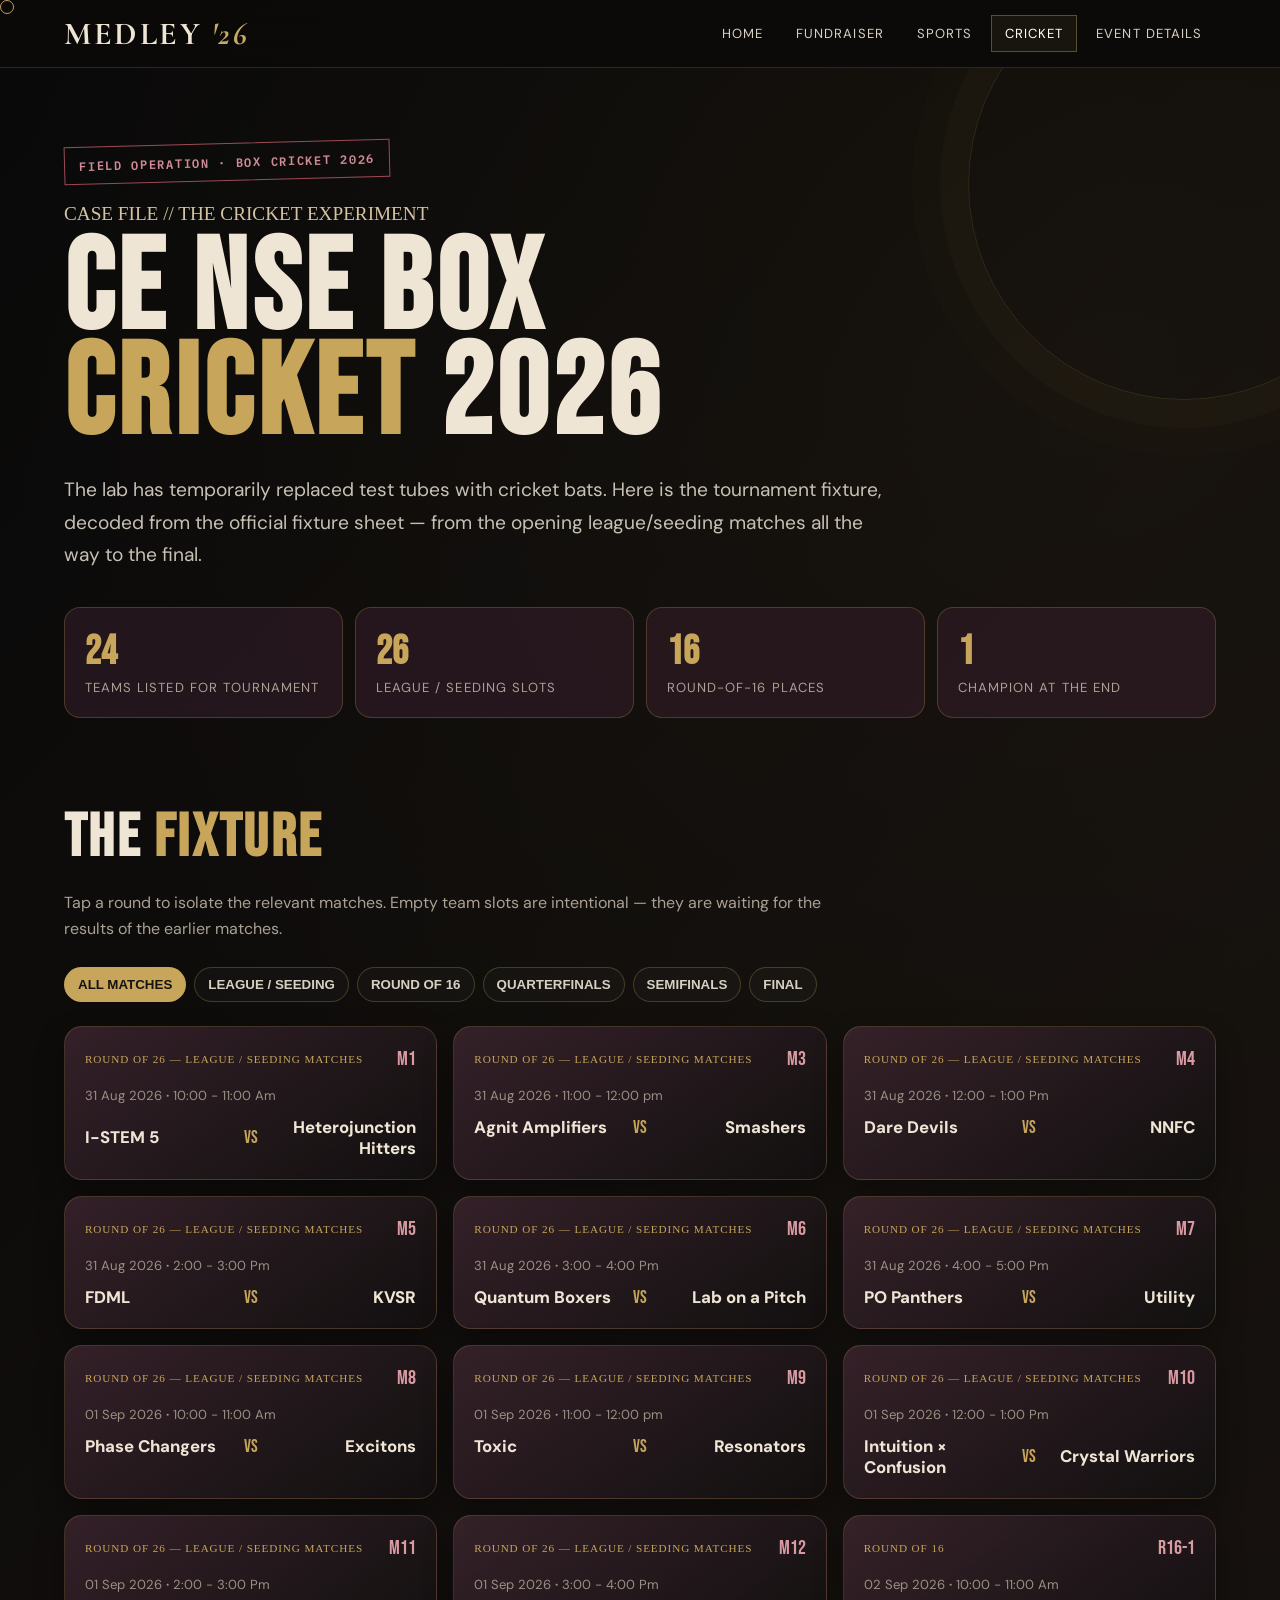
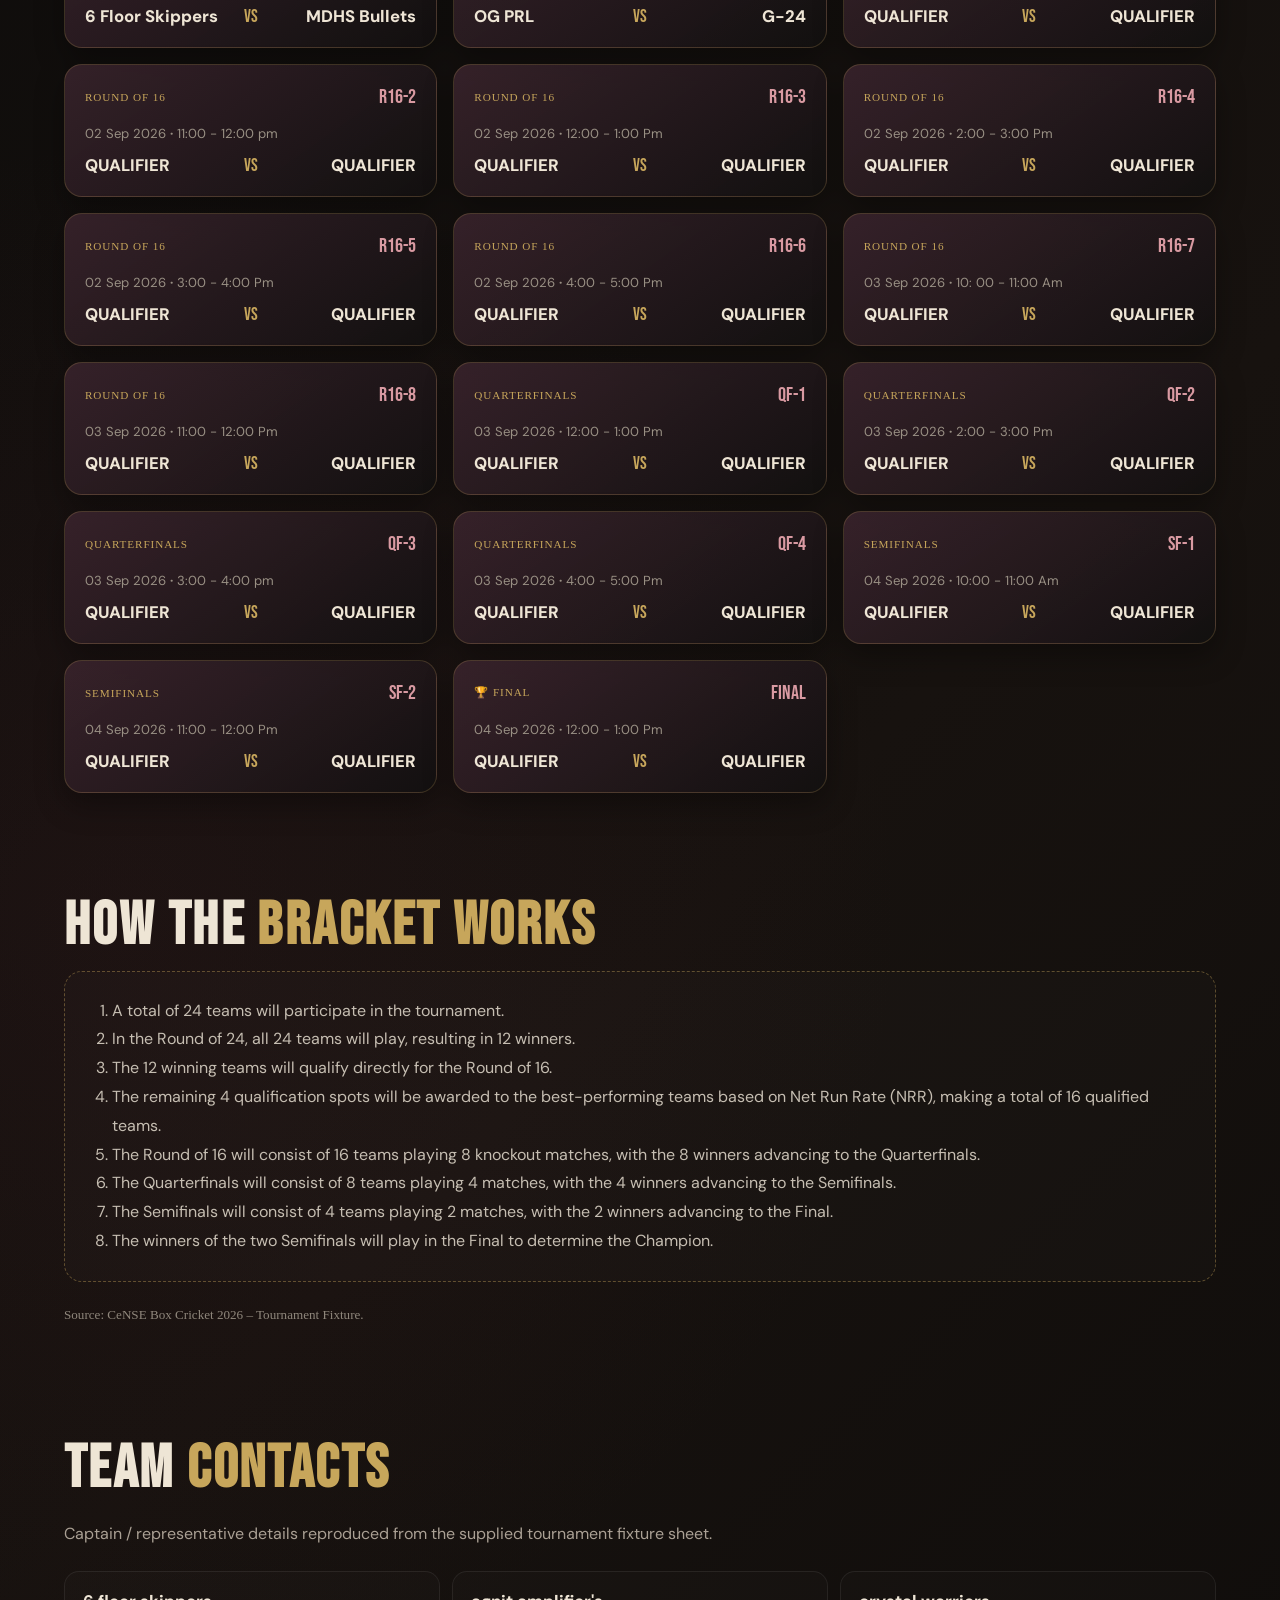
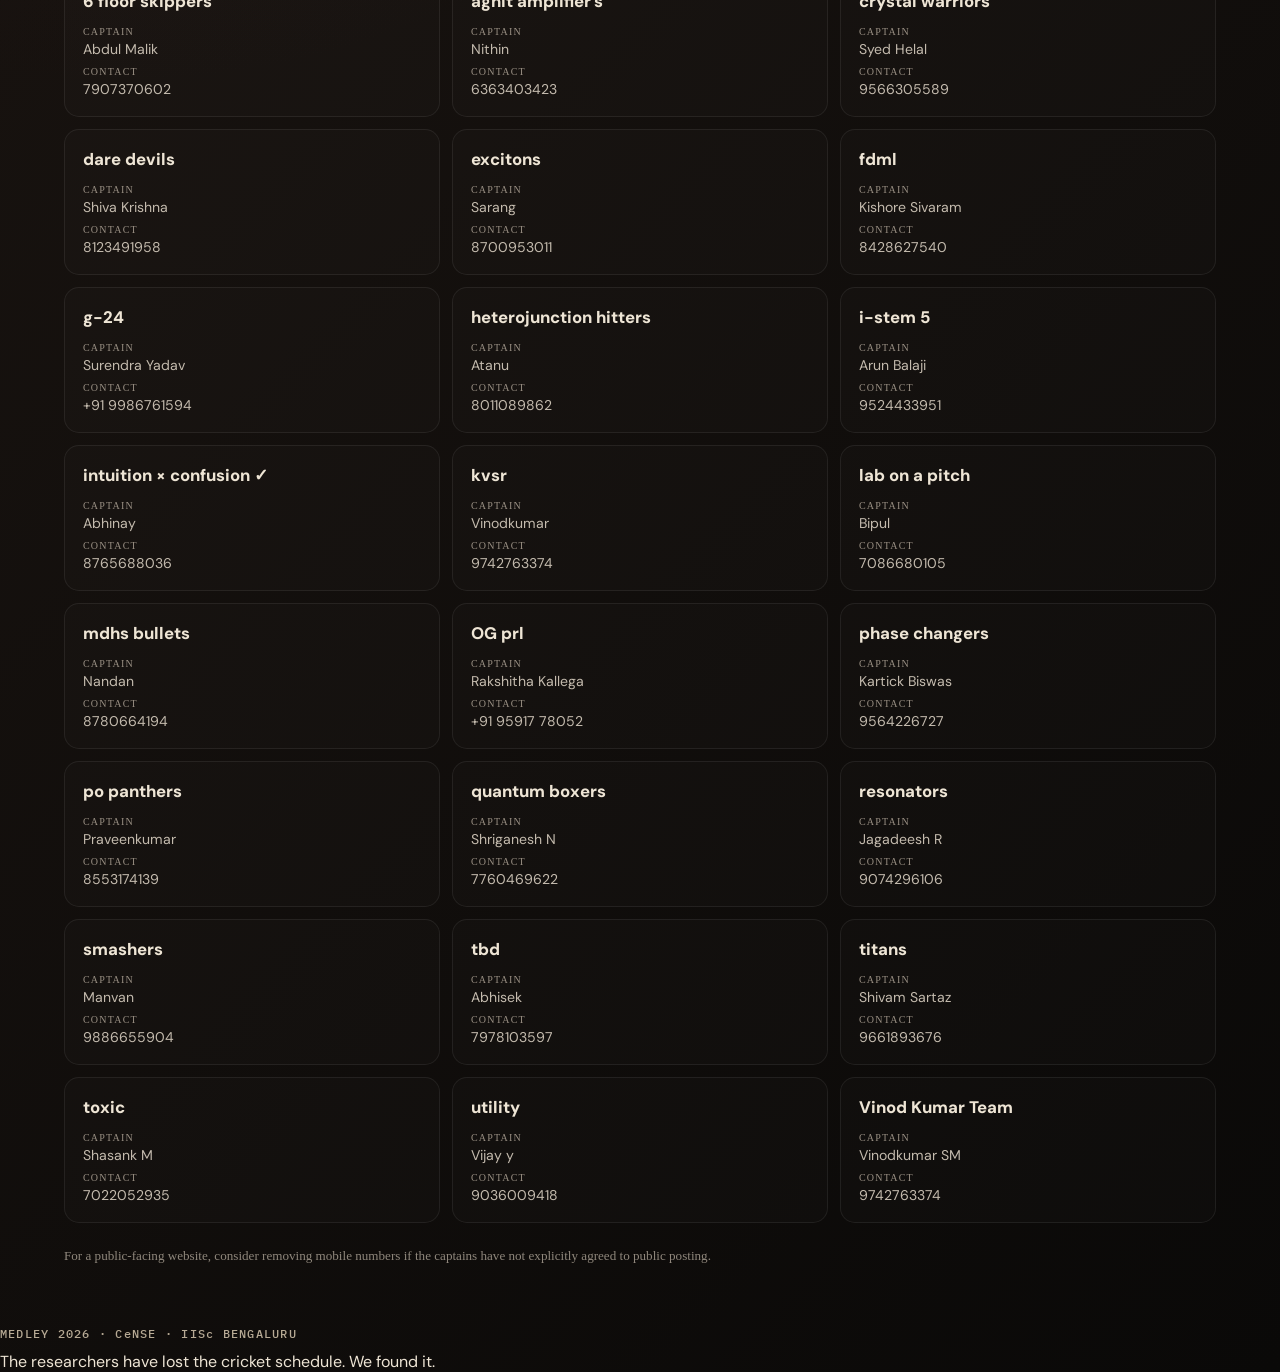
==== cricket.html @ f6678806 "Add files via upload" ====
<!doctype html>
<html lang="en"><head><meta charset="utf-8"><meta name="viewport" content="width=device-width,initial-scale=1">
<title>Box Cricket — MEDLEY 2026</title>
<link rel="stylesheet" href="style.css">
<style>
/* Cricket page additions — keeps the existing MEDLEY mystery theme */
.cricket-hero{padding:75px 0 35px;position:relative;overflow:hidden}
.cricket-hero:after{content:"";position:absolute;right:-120px;top:-100px;width:430px;height:430px;border:1px solid rgba(199,166,91,.16);border-radius:50%;box-shadow:0 0 0 28px rgba(199,166,91,.025),0 0 0 56px rgba(199,166,91,.015)}
.cricket-kicker{font-family:"Permanent Marker";font-size:1.2rem;color:#d4c3a2;margin-bottom:14px}
.cricket-title{font-family:"Bebas Neue";font-size:clamp(4rem,10vw,8rem);line-height:.82;letter-spacing:.035em;margin:0}
.cricket-title em{font-style:normal;color:#c7a65b}
.cricket-lead{max-width:820px;font-size:1.2rem;line-height:1.7;color:#c7c0b4;margin:25px 0}
.cricket-stats{display:grid;grid-template-columns:repeat(4,1fr);gap:12px;margin-top:35px}
.stat{padding:20px;border:1px solid rgba(199,166,91,.25);background:rgba(50,29,41,.6);border-radius:16px}
.stat strong{display:block;font-family:"Bebas Neue";font-size:2.5rem;color:#c7a65b}
.stat span{font-size:.82rem;color:#aaa094;text-transform:uppercase;letter-spacing:.08em}
.cricket-section{padding:48px 0}
.cricket-section h2{font-family:"Bebas Neue";font-size:3.8rem;letter-spacing:.04em;margin:0 0 9px}
.cricket-section h2 em{font-style:normal;color:#c7a65b}
.section-note{color:#aaa094;line-height:1.65;max-width:760px;margin-bottom:24px}
.filter-row{display:flex;gap:8px;flex-wrap:wrap;margin:24px 0}
.filter{border:1px solid rgba(199,166,91,.28);background:#ffffff06;color:#d8d0c3;border-radius:999px;padding:9px 13px;cursor:pointer;font-weight:700}
.filter.active,.filter:hover{background:#c7a65b;color:#171311}
.matches{display:grid;grid-template-columns:repeat(3,1fr);gap:16px}
.match-card{padding:20px;border:1px solid rgba(199,166,91,.22);border-radius:18px;background:linear-gradient(145deg,rgba(64,39,50,.76),rgba(18,16,16,.88));transition:.28s;box-shadow:0 12px 30px #0005}
.match-card:hover{transform:translateY(-6px) rotate(-.35deg);border-color:#c7a65b88;box-shadow:0 18px 42px #0009}
.match-top{display:flex;justify-content:space-between;gap:10px;align-items:center}
.round{font-family:"Special Elite";font-size:.7rem;color:#c7a65b;letter-spacing:.08em}
.match-no{font-family:"Bebas Neue";font-size:1.25rem;color:#d99aa2}
.date{margin:16px 0 13px;color:#999084;font-size:.82rem}
.teams{display:grid;grid-template-columns:1fr auto 1fr;align-items:center;gap:8px}
.team{font-weight:800;font-size:1.05rem;line-height:1.25}
.teams .team:last-child{text-align:right}
.vs{font-family:"Bebas Neue";color:#c7a65b;font-size:1.1rem}
.rules-box{border:1px dashed rgba(199,166,91,.4);padding:25px;border-radius:18px;background:#ffffff04}
.rules-box ol{margin:0;padding-left:22px;color:#c6beb2;line-height:1.8}
.contact-grid{display:grid;grid-template-columns:repeat(3,1fr);gap:12px}
.contact-card{padding:18px;border:1px solid #ffffff12;background:#ffffff04;border-radius:15px}
.team-name{font-weight:800;font-size:1.05rem;margin-bottom:14px}
.captain,.phone{font-size:.88rem;color:#c4bbae;margin-top:8px}
.captain span,.phone span{display:block;font:10px "Special Elite";letter-spacing:.12em;color:#9b9185;margin-bottom:3px}
.cricket-note{font-family:"Special Elite";font-size:.82rem;color:#8f877c;margin-top:25px}
@media(max-width:900px){.matches{grid-template-columns:repeat(2,1fr)}.contact-grid{grid-template-columns:repeat(2,1fr)}.cricket-stats{grid-template-columns:repeat(2,1fr)}}
@media(max-width:600px){.matches,.contact-grid{grid-template-columns:1fr}.cricket-title{font-size:4.5rem}}
</style></head><body>
<div class="cursor"></div>
<nav class="nav"><a class="brand" href="index.html">MEDLEY <span>'26</span></a><div class="navlinks">
<a href="index.html">HOME</a><a href="donate.html">FUNDRAISER</a><a href="sports.html">SPORTS</a><a class="active" href="cricket.html">CRICKET</a><a href="events.html">EVENT DETAILS</a>
</div></nav>
<main>
<section class="cricket-hero"><div class="wrap reveal">
<div class="stamp">FIELD OPERATION · BOX CRICKET 2026</div>
<div class="cricket-kicker">CASE FILE // THE CRICKET EXPERIMENT</div>
<h1 class="cricket-title">CE NSE BOX<br><em>CRICKET</em> 2026</h1>
<p class="cricket-lead">The lab has temporarily replaced test tubes with cricket bats. Here is the tournament fixture, decoded from the official fixture sheet — from the opening league/seeding matches all the way to the final.</p>
<div class="cricket-stats">
<div class="stat"><strong>24</strong><span>Teams listed for tournament</span></div>
<div class="stat"><strong>26</strong><span>League / seeding slots</span></div>
<div class="stat"><strong>16</strong><span>Round-of-16 places</span></div>
<div class="stat"><strong>1</strong><span>Champion at the end</span></div>
</div>
</div></section>

<section class="cricket-section"><div class="wrap">
<h2>THE <em>FIXTURE</em></h2>
<p class="section-note">Tap a round to isolate the relevant matches. Empty team slots are intentional — they are waiting for the results of the earlier matches.</p>
<div class="filter-row">
<button class="filter active" data-round="all">ALL MATCHES</button>
<button class="filter" data-round="league">LEAGUE / SEEDING</button>
<button class="filter" data-round="r16">ROUND OF 16</button>
<button class="filter" data-round="qf">QUARTERFINALS</button>
<button class="filter" data-round="sf">SEMIFINALS</button>
<button class="filter" data-round="final">FINAL</button>
</div>
<div class="matches">
    <article class="match-card reveal" data-round="league">
      <div class="match-top"><span class="round">ROUND OF 26 — LEAGUE / SEEDING MATCHES</span><span class="match-no">M1</span></div>
      <div class="date">31 Aug 2026 <b>·</b> 10:00 - 11:00 Am</div>
      <div class="teams"><div class="team">I-STEM 5</div><div class="vs">VS</div><div class="team">Heterojunction Hitters</div></div>
    </article>

    <article class="match-card reveal" data-round="league">
      <div class="match-top"><span class="round">ROUND OF 26 — LEAGUE / SEEDING MATCHES</span><span class="match-no">M3</span></div>
      <div class="date">31 Aug 2026 <b>·</b> 11:00 - 12:00 pm</div>
      <div class="teams"><div class="team">Agnit Amplifiers</div><div class="vs">VS</div><div class="team">Smashers</div></div>
    </article>

    <article class="match-card reveal" data-round="league">
      <div class="match-top"><span class="round">ROUND OF 26 — LEAGUE / SEEDING MATCHES</span><span class="match-no">M4</span></div>
      <div class="date">31 Aug 2026 <b>·</b> 12:00 - 1:00 Pm</div>
      <div class="teams"><div class="team">Dare Devils</div><div class="vs">VS</div><div class="team">NNFC</div></div>
    </article>

    <article class="match-card reveal" data-round="league">
      <div class="match-top"><span class="round">ROUND OF 26 — LEAGUE / SEEDING MATCHES</span><span class="match-no">M5</span></div>
      <div class="date">31 Aug 2026 <b>·</b> 2:00 - 3:00 Pm</div>
      <div class="teams"><div class="team">FDML</div><div class="vs">VS</div><div class="team">KVSR</div></div>
    </article>

    <article class="match-card reveal" data-round="league">
      <div class="match-top"><span class="round">ROUND OF 26 — LEAGUE / SEEDING MATCHES</span><span class="match-no">M6</span></div>
      <div class="date">31 Aug 2026 <b>·</b> 3:00 - 4:00 Pm</div>
      <div class="teams"><div class="team">Quantum Boxers</div><div class="vs">VS</div><div class="team">Lab on a Pitch</div></div>
    </article>

    <article class="match-card reveal" data-round="league">
      <div class="match-top"><span class="round">ROUND OF 26 — LEAGUE / SEEDING MATCHES</span><span class="match-no">M7</span></div>
      <div class="date">31 Aug 2026 <b>·</b> 4:00 - 5:00 Pm</div>
      <div class="teams"><div class="team">PO Panthers</div><div class="vs">VS</div><div class="team">Utility</div></div>
    </article>

    <article class="match-card reveal" data-round="league">
      <div class="match-top"><span class="round">ROUND OF 26 — LEAGUE / SEEDING MATCHES</span><span class="match-no">M8</span></div>
      <div class="date">01 Sep 2026 <b>·</b> 10:00 - 11:00 Am</div>
      <div class="teams"><div class="team">Phase Changers</div><div class="vs">VS</div><div class="team">Excitons</div></div>
    </article>

    <article class="match-card reveal" data-round="league">
      <div class="match-top"><span class="round">ROUND OF 26 — LEAGUE / SEEDING MATCHES</span><span class="match-no">M9</span></div>
      <div class="date">01 Sep 2026 <b>·</b> 11:00 - 12:00 pm</div>
      <div class="teams"><div class="team">Toxic</div><div class="vs">VS</div><div class="team">Resonators</div></div>
    </article>

    <article class="match-card reveal" data-round="league">
      <div class="match-top"><span class="round">ROUND OF 26 — LEAGUE / SEEDING MATCHES</span><span class="match-no">M10</span></div>
      <div class="date">01 Sep 2026 <b>·</b> 12:00 - 1:00 Pm</div>
      <div class="teams"><div class="team">Intuition × Confusion</div><div class="vs">VS</div><div class="team">Crystal Warriors</div></div>
    </article>

    <article class="match-card reveal" data-round="league">
      <div class="match-top"><span class="round">ROUND OF 26 — LEAGUE / SEEDING MATCHES</span><span class="match-no">M11</span></div>
      <div class="date">01 Sep 2026 <b>·</b> 2:00 - 3:00 Pm</div>
      <div class="teams"><div class="team">6 Floor Skippers</div><div class="vs">VS</div><div class="team">MDHS Bullets</div></div>
    </article>

    <article class="match-card reveal" data-round="league">
      <div class="match-top"><span class="round">ROUND OF 26 — LEAGUE / SEEDING MATCHES</span><span class="match-no">M12</span></div>
      <div class="date">01 Sep 2026 <b>·</b> 3:00 - 4:00 Pm</div>
      <div class="teams"><div class="team">OG PRL</div><div class="vs">VS</div><div class="team">G-24</div></div>
    </article>

    <article class="match-card reveal" data-round="r16">
      <div class="match-top"><span class="round">ROUND OF 16</span><span class="match-no">R16-1</span></div>
      <div class="date">02 Sep 2026 <b>·</b> 10:00 - 11:00 Am</div>
      <div class="teams"><div class="team">QUALIFIER</div><div class="vs">VS</div><div class="team">QUALIFIER</div></div>
    </article>

    <article class="match-card reveal" data-round="r16">
      <div class="match-top"><span class="round">ROUND OF 16</span><span class="match-no">R16-2</span></div>
      <div class="date">02 Sep 2026 <b>·</b> 11:00 - 12:00 pm</div>
      <div class="teams"><div class="team">QUALIFIER</div><div class="vs">VS</div><div class="team">QUALIFIER</div></div>
    </article>

    <article class="match-card reveal" data-round="r16">
      <div class="match-top"><span class="round">ROUND OF 16</span><span class="match-no">R16-3</span></div>
      <div class="date">02 Sep 2026 <b>·</b> 12:00 - 1:00 Pm</div>
      <div class="teams"><div class="team">QUALIFIER</div><div class="vs">VS</div><div class="team">QUALIFIER</div></div>
    </article>

    <article class="match-card reveal" data-round="r16">
      <div class="match-top"><span class="round">ROUND OF 16</span><span class="match-no">R16-4</span></div>
      <div class="date">02 Sep 2026 <b>·</b> 2:00 - 3:00 Pm</div>
      <div class="teams"><div class="team">QUALIFIER</div><div class="vs">VS</div><div class="team">QUALIFIER</div></div>
    </article>

    <article class="match-card reveal" data-round="r16">
      <div class="match-top"><span class="round">ROUND OF 16</span><span class="match-no">R16-5</span></div>
      <div class="date">02 Sep 2026 <b>·</b> 3:00 - 4:00 Pm</div>
      <div class="teams"><div class="team">QUALIFIER</div><div class="vs">VS</div><div class="team">QUALIFIER</div></div>
    </article>

    <article class="match-card reveal" data-round="r16">
      <div class="match-top"><span class="round">ROUND OF 16</span><span class="match-no">R16-6</span></div>
      <div class="date">02 Sep 2026 <b>·</b> 4:00 - 5:00 Pm</div>
      <div class="teams"><div class="team">QUALIFIER</div><div class="vs">VS</div><div class="team">QUALIFIER</div></div>
    </article>

    <article class="match-card reveal" data-round="r16">
      <div class="match-top"><span class="round">ROUND OF 16</span><span class="match-no">R16-7</span></div>
      <div class="date">03 Sep 2026 <b>·</b> 10: 00 - 11:00 Am</div>
      <div class="teams"><div class="team">QUALIFIER</div><div class="vs">VS</div><div class="team">QUALIFIER</div></div>
    </article>

    <article class="match-card reveal" data-round="r16">
      <div class="match-top"><span class="round">ROUND OF 16</span><span class="match-no">R16-8</span></div>
      <div class="date">03 Sep 2026 <b>·</b> 11:00 - 12:00 Pm</div>
      <div class="teams"><div class="team">QUALIFIER</div><div class="vs">VS</div><div class="team">QUALIFIER</div></div>
    </article>

    <article class="match-card reveal" data-round="qf">
      <div class="match-top"><span class="round">QUARTERFINALS</span><span class="match-no">QF-1</span></div>
      <div class="date">03 Sep 2026 <b>·</b> 12:00 - 1:00 Pm</div>
      <div class="teams"><div class="team">QUALIFIER</div><div class="vs">VS</div><div class="team">QUALIFIER</div></div>
    </article>

    <article class="match-card reveal" data-round="qf">
      <div class="match-top"><span class="round">QUARTERFINALS</span><span class="match-no">QF-2</span></div>
      <div class="date">03 Sep 2026 <b>·</b> 2:00 - 3:00 Pm</div>
      <div class="teams"><div class="team">QUALIFIER</div><div class="vs">VS</div><div class="team">QUALIFIER</div></div>
    </article>

    <article class="match-card reveal" data-round="qf">
      <div class="match-top"><span class="round">QUARTERFINALS</span><span class="match-no">QF-3</span></div>
      <div class="date">03 Sep 2026 <b>·</b> 3:00 - 4:00 pm</div>
      <div class="teams"><div class="team">QUALIFIER</div><div class="vs">VS</div><div class="team">QUALIFIER</div></div>
    </article>

    <article class="match-card reveal" data-round="qf">
      <div class="match-top"><span class="round">QUARTERFINALS</span><span class="match-no">QF-4</span></div>
      <div class="date">03 Sep 2026 <b>·</b> 4:00 - 5:00 Pm</div>
      <div class="teams"><div class="team">QUALIFIER</div><div class="vs">VS</div><div class="team">QUALIFIER</div></div>
    </article>

    <article class="match-card reveal" data-round="sf">
      <div class="match-top"><span class="round">SEMIFINALS</span><span class="match-no">SF-1</span></div>
      <div class="date">04 Sep 2026 <b>·</b> 10:00 - 11:00 Am</div>
      <div class="teams"><div class="team">QUALIFIER</div><div class="vs">VS</div><div class="team">QUALIFIER</div></div>
    </article>

    <article class="match-card reveal" data-round="sf">
      <div class="match-top"><span class="round">SEMIFINALS</span><span class="match-no">SF-2</span></div>
      <div class="date">04 Sep 2026 <b>·</b> 11:00 - 12:00 Pm</div>
      <div class="teams"><div class="team">QUALIFIER</div><div class="vs">VS</div><div class="team">QUALIFIER</div></div>
    </article>

    <article class="match-card reveal" data-round="final">
      <div class="match-top"><span class="round">🏆 FINAL</span><span class="match-no">FINAL</span></div>
      <div class="date">04 Sep 2026 <b>·</b> 12:00 - 1:00 Pm</div>
      <div class="teams"><div class="team">QUALIFIER</div><div class="vs">VS</div><div class="team">QUALIFIER</div></div>
    </article></div>
</div></section>

<section class="cricket-section"><div class="wrap">
<h2>HOW THE <em>BRACKET WORKS</em></h2>
<div class="rules-box"><ol><li>A total of 24 teams will participate in the tournament.</li><li>In the Round of 24, all 24 teams will play, resulting in 12 winners.</li><li>The 12  winning teams will qualify directly for the Round of 16.</li><li>The remaining 4 qualification spots will be awarded to the best-performing teams based on Net Run Rate (NRR), making a total of 16 qualified teams.</li><li>The Round of 16 will consist of 16 teams playing 8 knockout matches, with the 8 winners advancing to the Quarterfinals.</li><li>The Quarterfinals will consist of 8 teams playing 4 matches, with the 4 winners advancing to the Semifinals.</li><li>The Semifinals will consist of 4 teams playing 2 matches, with the 2 winners advancing to the Final.</li><li>The winners of the two Semifinals will play in the Final to determine the Champion.</li></ol></div>
<p class="cricket-note">Source: CeNSE Box Cricket 2026 – Tournament Fixture.</p>
</div></section>

<section class="cricket-section"><div class="wrap">
<h2>TEAM <em>CONTACTS</em></h2>
<p class="section-note">Captain / representative details reproduced from the supplied tournament fixture sheet.</p>
<div class="contact-grid">
    <div class="contact-card reveal">
      <div class="team-name">6 floor skippers</div>
      <div class="captain"><span>CAPTAIN</span>Abdul Malik</div>
      <div class="phone"><span>CONTACT</span>7907370602</div>
    </div>
    
    <div class="contact-card reveal">
      <div class="team-name">agnit amplifier's</div>
      <div class="captain"><span>CAPTAIN</span>Nithin </div>
      <div class="phone"><span>CONTACT</span>6363403423</div>
    </div>
    
    <div class="contact-card reveal">
      <div class="team-name">crystal warriors</div>
      <div class="captain"><span>CAPTAIN</span>Syed Helal</div>
      <div class="phone"><span>CONTACT</span>9566305589</div>
    </div>
    
    <div class="contact-card reveal">
      <div class="team-name">dare devils</div>
      <div class="captain"><span>CAPTAIN</span>Shiva Krishna</div>
      <div class="phone"><span>CONTACT</span>8123491958</div>
    </div>
    
    <div class="contact-card reveal">
      <div class="team-name">excitons</div>
      <div class="captain"><span>CAPTAIN</span>Sarang</div>
      <div class="phone"><span>CONTACT</span>8700953011</div>
    </div>
    
    <div class="contact-card reveal">
      <div class="team-name">fdml</div>
      <div class="captain"><span>CAPTAIN</span>Kishore Sivaram </div>
      <div class="phone"><span>CONTACT</span>8428627540</div>
    </div>
    
    <div class="contact-card reveal">
      <div class="team-name">g-24</div>
      <div class="captain"><span>CAPTAIN</span>Surendra Yadav</div>
      <div class="phone"><span>CONTACT</span>+91 9986761594</div>
    </div>
    
    <div class="contact-card reveal">
      <div class="team-name">heterojunction hitters</div>
      <div class="captain"><span>CAPTAIN</span>Atanu</div>
      <div class="phone"><span>CONTACT</span>8011089862</div>
    </div>
    
    <div class="contact-card reveal">
      <div class="team-name">i-stem 5</div>
      <div class="captain"><span>CAPTAIN</span>Arun Balaji</div>
      <div class="phone"><span>CONTACT</span>9524433951</div>
    </div>
    
    <div class="contact-card reveal">
      <div class="team-name">intuition × confusion ✓</div>
      <div class="captain"><span>CAPTAIN</span>Abhinay</div>
      <div class="phone"><span>CONTACT</span>8765688036</div>
    </div>
    
    <div class="contact-card reveal">
      <div class="team-name">kvsr</div>
      <div class="captain"><span>CAPTAIN</span>Vinodkumar </div>
      <div class="phone"><span>CONTACT</span>9742763374</div>
    </div>
    
    <div class="contact-card reveal">
      <div class="team-name">lab on a pitch</div>
      <div class="captain"><span>CAPTAIN</span>Bipul</div>
      <div class="phone"><span>CONTACT</span>7086680105</div>
    </div>
    
    <div class="contact-card reveal">
      <div class="team-name">mdhs bullets</div>
      <div class="captain"><span>CAPTAIN</span>Nandan</div>
      <div class="phone"><span>CONTACT</span>8780664194</div>
    </div>
    
    <div class="contact-card reveal">
      <div class="team-name">OG prl</div>
      <div class="captain"><span>CAPTAIN</span>Rakshitha Kallega</div>
      <div class="phone"><span>CONTACT</span>+91 95917 78052</div>
    </div>
    
    <div class="contact-card reveal">
      <div class="team-name">phase changers</div>
      <div class="captain"><span>CAPTAIN</span>Kartick Biswas</div>
      <div class="phone"><span>CONTACT</span>9564226727</div>
    </div>
    
    <div class="contact-card reveal">
      <div class="team-name">po panthers</div>
      <div class="captain"><span>CAPTAIN</span>Praveenkumar </div>
      <div class="phone"><span>CONTACT</span>8553174139</div>
    </div>
    
    <div class="contact-card reveal">
      <div class="team-name">quantum boxers</div>
      <div class="captain"><span>CAPTAIN</span>Shriganesh N</div>
      <div class="phone"><span>CONTACT</span>7760469622</div>
    </div>
    
    <div class="contact-card reveal">
      <div class="team-name">resonators</div>
      <div class="captain"><span>CAPTAIN</span>Jagadeesh R</div>
      <div class="phone"><span>CONTACT</span>9074296106</div>
    </div>
    
    <div class="contact-card reveal">
      <div class="team-name">smashers</div>
      <div class="captain"><span>CAPTAIN</span>Manvan</div>
      <div class="phone"><span>CONTACT</span>9886655904</div>
    </div>
    
    <div class="contact-card reveal">
      <div class="team-name">tbd</div>
      <div class="captain"><span>CAPTAIN</span>Abhisek </div>
      <div class="phone"><span>CONTACT</span>7978103597</div>
    </div>
    
    <div class="contact-card reveal">
      <div class="team-name">titans</div>
      <div class="captain"><span>CAPTAIN</span>Shivam Sartaz</div>
      <div class="phone"><span>CONTACT</span>9661893676</div>
    </div>
    
    <div class="contact-card reveal">
      <div class="team-name">toxic</div>
      <div class="captain"><span>CAPTAIN</span>Shasank M</div>
      <div class="phone"><span>CONTACT</span>7022052935</div>
    </div>
    
    <div class="contact-card reveal">
      <div class="team-name">utility</div>
      <div class="captain"><span>CAPTAIN</span>Vijay y</div>
      <div class="phone"><span>CONTACT</span>9036009418</div>
    </div>
    
    <div class="contact-card reveal">
      <div class="team-name">Vinod Kumar Team</div>
      <div class="captain"><span>CAPTAIN</span>Vinodkumar SM</div>
      <div class="phone"><span>CONTACT</span>9742763374</div>
    </div>
    </div>
<p class="cricket-note">For a public-facing website, consider removing mobile numbers if the captains have not explicitly agreed to public posting.</p>
</div></section>
</main>
<footer><div class="mono">MEDLEY 2026 · CeNSE · IISc BENGALURU</div><div style="margin-top:10px">The researchers have lost the cricket schedule. We found it.</div></footer>
<script src="script.js"></script><script>
document.querySelectorAll('.filter').forEach(btn=>{
  btn.addEventListener('click',()=>{
    document.querySelectorAll('.filter').forEach(b=>b.classList.remove('active'));
    btn.classList.add('active');
    const value=btn.dataset.round;
    document.querySelectorAll('.match-card').forEach(card=>{
      card.style.display=(value==='all'||card.dataset.round===value)?'block':'none';
    });
  });
});
</script>
</body></html>
---- style.css ----
@import url('https://fonts.googleapis.com/css2?family=Bebas+Neue&family=Cormorant+Garamond:ital,wght@0,600;0,700;1,600;1,700&family=DM+Sans:wght@400;500;600;700&family=IBM+Plex+Mono:wght@400;500;600&display=swap');
:root{--bg:#0b0a09;--bg2:#15110f;--paper:#eee5d5;--muted:#b9ae9b;--gold:#c8aa67;--gold2:#e0c98c;--red:#9b4b57;--line:#c8aa6730;--card:#171311;--green:#6f8f6c;--shadow:0 22px 70px #000b}
*{box-sizing:border-box}html{scroll-behavior:smooth}body{margin:0;background:radial-gradient(circle at 85% 8%,#3a2c1730,transparent 25%),radial-gradient(circle at 10% 55%,#54232d25,transparent 28%),linear-gradient(135deg,#090909,#17120f 55%,#0a0908);color:var(--paper);font-family:'DM Sans',sans-serif;min-height:100vh;overflow-x:hidden}body:before{content:"";position:fixed;inset:0;pointer-events:none;opacity:.055;background-image:radial-gradient(#fff .55px,transparent .55px);background-size:8px 8px;z-index:0}a{color:inherit;text-decoration:none}.nav{position:sticky;top:0;z-index:100;display:flex;align-items:center;justify-content:space-between;gap:20px;padding:14px clamp(18px,5vw,72px);background:#0b0a09e8;border-bottom:1px solid var(--line);backdrop-filter:blur(16px)}.brand{font-family:'Cormorant Garamond',serif;font-weight:700;font-size:2rem;letter-spacing:.08em;white-space:nowrap}.brand span{color:var(--gold);font-style:italic}.navlinks{display:flex;gap:5px;flex-wrap:wrap;justify-content:flex-end}.navlinks a{font-size:.82rem;letter-spacing:.08em;padding:9px 13px;border:1px solid transparent;color:#d9d0c2;transition:.2s}.navlinks a:hover,.navlinks a.active{border-color:#c8aa6760;background:#c8aa6712;color:#fff}.wrap{width:min(1180px,90vw);margin:auto;position:relative;z-index:1}.hero{min-height:88vh;display:grid;align-items:center;padding:100px 0 80px;position:relative}.hero:after{content:"";position:absolute;right:-15vw;top:10%;width:48vw;height:48vw;border:1px solid #c8aa671c;border-radius:50%;box-shadow:0 0 0 34px #c8aa6708,0 0 0 70px #c8aa6704;pointer-events:none}.stamp{display:inline-block;border:1px solid var(--red);color:#d28c96;padding:8px 14px;font:600 .76rem 'IBM Plex Mono',monospace;letter-spacing:.14em;transform:rotate(-1.5deg);margin-bottom:22px}.eyebrow{font:500 .8rem 'IBM Plex Mono',monospace;color:var(--gold);letter-spacing:.2em;text-transform:uppercase}.hero h1{font:700 clamp(5rem,14vw,11rem)/.76 'Cormorant Garamond',serif;letter-spacing:-.04em;margin:0;max-width:900px}.hero h1 .gold{color:var(--gold)}.hero h1 em{font-style:italic}.kicker{font:600 clamp(1.2rem,2.5vw,1.8rem) 'Cormorant Garamond',serif;color:#d9cbb8;margin:28px 0 12px}.lead{font-size:clamp(1.05rem,1.8vw,1.28rem);line-height:1.75;color:#c9c0b1;max-width:760px}.btn{display:inline-flex;align-items:center;gap:10px;margin-top:26px;padding:15px 20px;border:1px solid var(--gold);background:var(--gold);color:#17120d;font-weight:800;letter-spacing:.06em;transition:.25s;box-shadow:0 12px 30px #0008}.btn:hover{transform:translateY(-3px);background:var(--gold2)}.btn.ghost{background:transparent;color:var(--paper)}.btn.ghost:hover{background:#c8aa6710}.section{padding:90px 0;position:relative}.section.darkline{border-top:1px solid #ffffff0d}.section-title{font:700 clamp(3.6rem,8vw,7rem)/.85 'Cormorant Garamond',serif;margin:0 0 18px;letter-spacing:-.03em}.section-title em{color:var(--gold);font-style:italic}.section-title small{display:block;font:500 .8rem 'IBM Plex Mono',monospace;color:var(--gold);letter-spacing:.2em;margin-top:16px}.grid{display:grid;grid-template-columns:repeat(3,1fr);gap:18px}.card{background:linear-gradient(145deg,#211915e8,#100f0ee8);border:1px solid #c8aa672b;padding:26px;box-shadow:var(--shadow);transition:.3s}.card:hover{transform:translateY(-6px);border-color:#c8aa6766}.mono{font:500 .78rem 'IBM Plex Mono',monospace;letter-spacing:.1em;color:#b7aa95}.big{font-size:1.2rem;line-height:1.65}.evidence{display:grid;grid-template-columns:1.05fr .95fr;gap:38px;align-items:center}.evidence img{width:100%;max-width:520px;justify-self:end;border:1px solid #c8aa6740;box-shadow:var(--shadow);transform:rotate(1.2deg);transition:.35s}.evidence img:hover{transform:rotate(0) scale(1.02)}.quote{border-left:3px solid var(--gold);padding-left:20px;font:600 1.45rem/1.45 'Cormorant Garamond',serif;color:#e0d3bf}.tabs{display:flex;gap:8px;flex-wrap:wrap;margin:30px 0 22px}.tab{border:1px solid #c8aa6730;background:#15110f;color:#c9c0b1;padding:10px 13px;cursor:pointer;font:500 .82rem 'IBM Plex Mono',monospace;transition:.2s}.tab:hover,.tab.active{border-color:var(--gold);background:#c8aa6715;color:#fff}.tab .tick{color:#8fb087;margin-left:5px}.sport-panel{display:none}.sport-panel.active{display:block;animation:fade .3s ease}.sport-head{display:flex;justify-content:space-between;align-items:flex-start;gap:20px;margin-bottom:18px}.sport-head h3{font:700 2.5rem 'Cormorant Garamond',serif;margin:0}.status{font:600 .72rem 'IBM Plex Mono',monospace;padding:7px 10px;border:1px solid #8fb08766;color:#9fbd9b;background:#6f8f6c12}.status.pending{border-color:#c8aa6750;color:var(--gold2);background:#c8aa670d}.schedule-list{display:grid;grid-template-columns:repeat(2,1fr);gap:12px}.match{padding:18px;border:1px solid #ffffff10;background:#0f0d0c}.match b{font-size:1.05rem}.match span{display:block;color:#afa594;margin-top:5px;font-size:.94rem}.note{color:#9d9384;font:500 .75rem 'IBM Plex Mono',monospace;margin-top:18px}.poster-shell{background:radial-gradient(circle at 50% 10%,#8d617d55,transparent 35%),linear-gradient(135deg,#25181e,#11100f 70%);padding:22px;border:1px solid #c8aa6740;box-shadow:var(--shadow);position:relative}.poster-shell:before,.poster-shell:after{content:"";position:absolute;width:90px;height:22px;background:#d7cba9a8;top:5px;filter:blur(.2px)}.poster-shell:before{left:12%;transform:rotate(-5deg)}.poster-shell:after{right:12%;transform:rotate(5deg)}.poster-shell img{display:block;width:100%;max-height:760px;object-fit:contain;margin:auto;box-shadow:0 20px 50px #0009}.qr-grid{display:grid;grid-template-columns:1fr 1fr;gap:18px;margin-top:24px}.qr-card{background:#f1eadf;padding:18px;text-align:center;color:#18120e;border:1px solid #c8aa67}.qr-card img{width:100%;max-width:330px;aspect-ratio:1;object-fit:contain;background:white}.qr-card h3{font:700 1.4rem 'Cormorant Garamond',serif;margin:8px 0 2px}.qr-card p{margin:0;font:500 .75rem 'IBM Plex Mono',monospace}.loading-page{min-height:calc(100vh - 74px);display:grid;place-items:center;padding:60px 20px}.loading-card{width:min(760px,100%);text-align:center}.loading-word{font:700 clamp(3rem,10vw,6.5rem)/.9 'Cormorant Garamond',serif;letter-spacing:.04em}.loading-word span{color:var(--gold)}.loading-sub{font:500 .85rem 'IBM Plex Mono',monospace;letter-spacing:.14em;color:#a99e8d;margin:12px 0 28px}.progress-wrap{height:10px;background:#29241e;border:1px solid #665c4d;overflow:hidden}.progress{height:100%;width:0;background:linear-gradient(90deg,var(--gold),#f0e5c8);box-shadow:0 0 20px #c8aa6788;transition:width .12s}.percent{font:500 .75rem 'IBM Plex Mono',monospace;color:#8f8679;margin:10px 0 30px}.loading-lines{font:500 .92rem/1.9 'IBM Plex Mono',monospace;color:#c0b6a6}.reveal-loading{display:none;animation:fade .8s ease forwards}.reveal-loading .errorish{font:700 clamp(2.5rem,8vw,5rem) 'IBM Plex Mono',monospace;letter-spacing:.05em}.reveal-loading .message{font-size:1.05rem;line-height:1.8;max-width:650px;margin:18px auto;color:#c6bcad}.clue{margin:26px auto 0;max-width:650px;padding:20px;border:1px solid #c8aa6733;background:#c8aa6709}.cursor{position:fixed;width:14px;height:14px;border:1px solid var(--gold);border-radius:50%;pointer-events:none;z-index:200;mix-blend-mode:difference}@keyframes fade{from{opacity:0;transform:translateY(12px)}to{opacity:1;transform:none}}@media(max-width:850px){.grid,.evidence,.schedule-list{grid-template-columns:1fr}.nav{align-items:flex-start}.navlinks{justify-content:flex-start}.hero h1{font-size:clamp(4.5rem,18vw,8rem)}.hero{padding-top:70px}.sport-head{flex-direction:column}.qr-grid{grid-template-columns:1fr}.cursor{display:none}}

/* SPORTS — CASE CARD FORMAT */
.sports-topbar{display:flex;align-items:center;justify-content:space-between;gap:18px;flex-wrap:wrap;margin:28px 0 34px;padding:16px 18px;border:1px solid #c8aa6730;background:linear-gradient(90deg,#c8aa670b,#ffffff03);}
.sports-grid{display:grid;grid-template-columns:repeat(3,minmax(0,1fr));gap:20px;}
.sport-card{position:relative;overflow:hidden;min-height:370px;padding:24px;background:linear-gradient(145deg,#211915,#100f0e 72%);border:1px solid #c8aa6733;box-shadow:0 18px 45px #0008;transition:transform .3s,border-color .3s,box-shadow .3s;}
.sport-card:before{content:"";position:absolute;inset:0;background:radial-gradient(circle at 100% 0,#c8aa6718,transparent 35%);pointer-events:none;}
.sport-card:after{content:"";position:absolute;right:-45px;bottom:-60px;width:160px;height:160px;border:1px solid #c8aa671c;border-radius:50%;box-shadow:0 0 0 22px #c8aa6705,0 0 0 45px #c8aa6703;pointer-events:none;}
.sport-card:hover{transform:translateY(-8px) rotate(-.4deg);border-color:#c8aa6780;box-shadow:0 25px 60px #000b;}
.sport-card.completed{border-color:#6f8f6c55;}
.sport-card-top{display:flex;align-items:center;justify-content:space-between;gap:10px;position:relative;z-index:2;}
.case-no{font:500 .72rem 'IBM Plex Mono',monospace;color:#9c9180;letter-spacing:.14em;}
.sport-icon{font-size:2.4rem;color:var(--gold);margin:24px 0 4px;position:relative;z-index:2;text-shadow:0 0 20px #c8aa6755;}
.sport-card h2{font:700 2.35rem/.9 'Cormorant Garamond',serif;letter-spacing:.02em;margin:4px 0;position:relative;z-index:2;}
.sport-tag{font:500 .68rem 'IBM Plex Mono',monospace;letter-spacing:.12em;color:#9e9486;margin:8px 0 22px;position:relative;z-index:2;}
.sport-events{display:grid;gap:9px;position:relative;z-index:2;}
.sport-events>div{padding:10px 12px;border-left:2px solid #c8aa6750;background:#0c0b0a99;}
.sport-events b{display:block;font:600 .82rem 'IBM Plex Mono',monospace;color:#e2d5c0;}
.sport-events span{display:block;margin-top:4px;color:#aaa092;font-size:.88rem;line-height:1.45;}
.card-link{display:inline-block;margin-top:20px;font:600 .74rem 'IBM Plex Mono',monospace;letter-spacing:.08em;color:var(--gold2);border-bottom:1px solid #c8aa6750;padding-bottom:4px;position:relative;z-index:2;}
.card-link:hover{color:#fff;border-color:var(--gold);}
@media(max-width:1000px){.sports-grid{grid-template-columns:repeat(2,minmax(0,1fr));}}
@media(max-width:650px){.sports-grid{grid-template-columns:1fr}.sports-topbar{align-items:flex-start;flex-direction:column}.sport-card{min-height:340px}}

/* FUNDRAISER — poster + QR evidence */
.fundraiser-layout{display:grid;grid-template-columns:minmax(0,1.05fr) minmax(420px,.95fr);gap:28px;align-items:start;margin-top:38px;}
.funding-panel{padding:26px;border:1px solid #c8aa6740;background:linear-gradient(145deg,#1d1714e8,#100f0ee8);box-shadow:var(--shadow);}
.funding-panel h2{font:700 clamp(2.2rem,4vw,3.7rem)/.92 'Cormorant Garamond',serif;margin:12px 0;color:#eee5d5;}
.funding-panel h2 em{color:var(--gold);}
.funding-panel>p{color:#bdb2a2;line-height:1.6;font-size:1rem;}
.qr-grid-direct{grid-template-columns:1fr 1fr;margin-top:20px;gap:12px;}
.qr-grid-direct .qr-card{padding:12px;}
.qr-grid-direct .qr-card img{display:block;width:100%;max-width:none;height:auto;aspect-ratio:1;object-fit:contain;}
.qr-grid-direct .qr-card h3{font-size:1.15rem;margin-top:10px;}
.qr-grid-direct .qr-card p{font-size:.64rem;line-height:1.4;}
@media(max-width:900px){.fundraiser-layout{grid-template-columns:1fr}.funding-panel{padding:20px}}
@media(max-width:560px){.qr-grid-direct{grid-template-columns:1fr}.qr-grid-direct .qr-card img{max-width:320px;margin:auto}}
/* Restored glowing evidence scanner */
.scanner-frame{position:relative;justify-self:end;width:min(100%,560px);padding:18px;background:linear-gradient(145deg,#171311,#090909);border:1px solid #c8aa6750;box-shadow:0 24px 80px #000c,0 0 35px #c8aa6712;overflow:hidden}
.scanner-frame:before{content:"";position:absolute;inset:8px;border:1px solid #c8aa6718;pointer-events:none;z-index:3}
.scanner-frame img{display:block;width:100%;max-width:none;margin:0;transform:none!important;filter:saturate(.88) contrast(1.04);border:1px solid #c8aa6730;box-shadow:none}
.scanner-label{position:absolute;left:28px;top:27px;z-index:5;padding:6px 9px;background:#090909d9;border:1px solid #c8aa6760;color:#e4cf9e;font:600 .68rem 'IBM Plex Mono',monospace;letter-spacing:.12em;box-shadow:0 0 18px #c8aa6720}
.scan-line{position:absolute;left:18px;right:18px;top:18px;height:2px;background:linear-gradient(90deg,transparent,#f3d98a,#fff4c8,#c8aa67,transparent);box-shadow:0 0 10px #f3d98a,0 0 24px #c8aa67;z-index:4;animation:scannerSweep 3.2s ease-in-out infinite}
.scanner-frame:after{content:"";position:absolute;inset:18px;background:linear-gradient(180deg,transparent 0%,#c8aa6708 48%,#c8aa6710 50%,transparent 100%);pointer-events:none;z-index:2}
.scan-corner{position:absolute;width:22px;height:22px;border-color:#e4cf9e;border-style:solid;z-index:5;filter:drop-shadow(0 0 6px #c8aa67)}
.scan-corner.c1{left:23px;top:23px;border-width:2px 0 0 2px}.scan-corner.c2{right:23px;top:23px;border-width:2px 2px 0 0}.scan-corner.c3{left:23px;bottom:23px;border-width:0 0 2px 2px}.scan-corner.c4{right:23px;bottom:23px;border-width:0 2px 2px 0}
@keyframes scannerSweep{0%,100%{top:18px;opacity:.45}45%{opacity:1}50%{top:calc(100% - 20px)}55%{opacity:1} }
/* Strong card treatment for the dedicated sports page */
.sports-page .sports-grid{grid-template-columns:repeat(3,minmax(0,1fr));gap:24px;margin-top:28px}
.sports-page .sport-card{min-height:410px;padding:28px;background:radial-gradient(circle at 100% 0,#c8aa6720,transparent 30%),linear-gradient(155deg,#251c17,#0d0c0b 76%);border:1px solid #c8aa6750;border-radius:4px;box-shadow:0 20px 55px #000b, inset 0 1px #ffffff08;display:flex;flex-direction:column}
.sports-page .sport-card:hover{transform:translateY(-10px) scale(1.015);box-shadow:0 30px 75px #000d,0 0 28px #c8aa6712}
.sports-page .sport-icon{width:58px;height:58px;display:grid;place-items:center;margin:20px 0 12px;border:1px solid #c8aa6760;border-radius:50%;color:#e7d29b;font-size:1.7rem;background:#c8aa6709;box-shadow:0 0 25px #c8aa6710}
.sports-page .sport-tag{font:600 .68rem 'IBM Plex Mono',monospace;letter-spacing:.14em;color:#9d9384;margin:0 0 22px}
.sports-page .sport-events{margin-top:auto;display:grid;gap:10px}
.sports-page .sport-events div{padding:12px 13px;border-left:2px solid #c8aa6750;background:#0a0908aa}
.sports-page .sport-events b{display:block;color:#e8dece;font:600 .82rem 'IBM Plex Mono',monospace}
.sports-page .sport-events span{display:block;color:#aaa092;font-size:.9rem;line-height:1.45;margin-top:4px}
.sports-page .card-link{margin-top:22px;align-self:flex-start;padding:10px 12px;border:1px solid #c8aa6750;background:#c8aa6708}
.sports-page .card-link:hover{background:#c8aa6718;border-color:#c8aa67}
@media(max-width:1000px){.sports-page .sports-grid{grid-template-columns:repeat(2,minmax(0,1fr))}}
@media(max-width:650px){.sports-page .sports-grid{grid-template-columns:1fr}.sports-page .sport-card{min-height:380px}.scanner-frame{justify-self:stretch}}
.qr-card{position:relative}.qr-label{font:600 .66rem 'IBM Plex Mono',monospace;letter-spacing:.08em;margin-bottom:10px;color:#6d5b42}.qr-card img{min-height:260px}.qr-card:first-child img{image-rendering:auto}
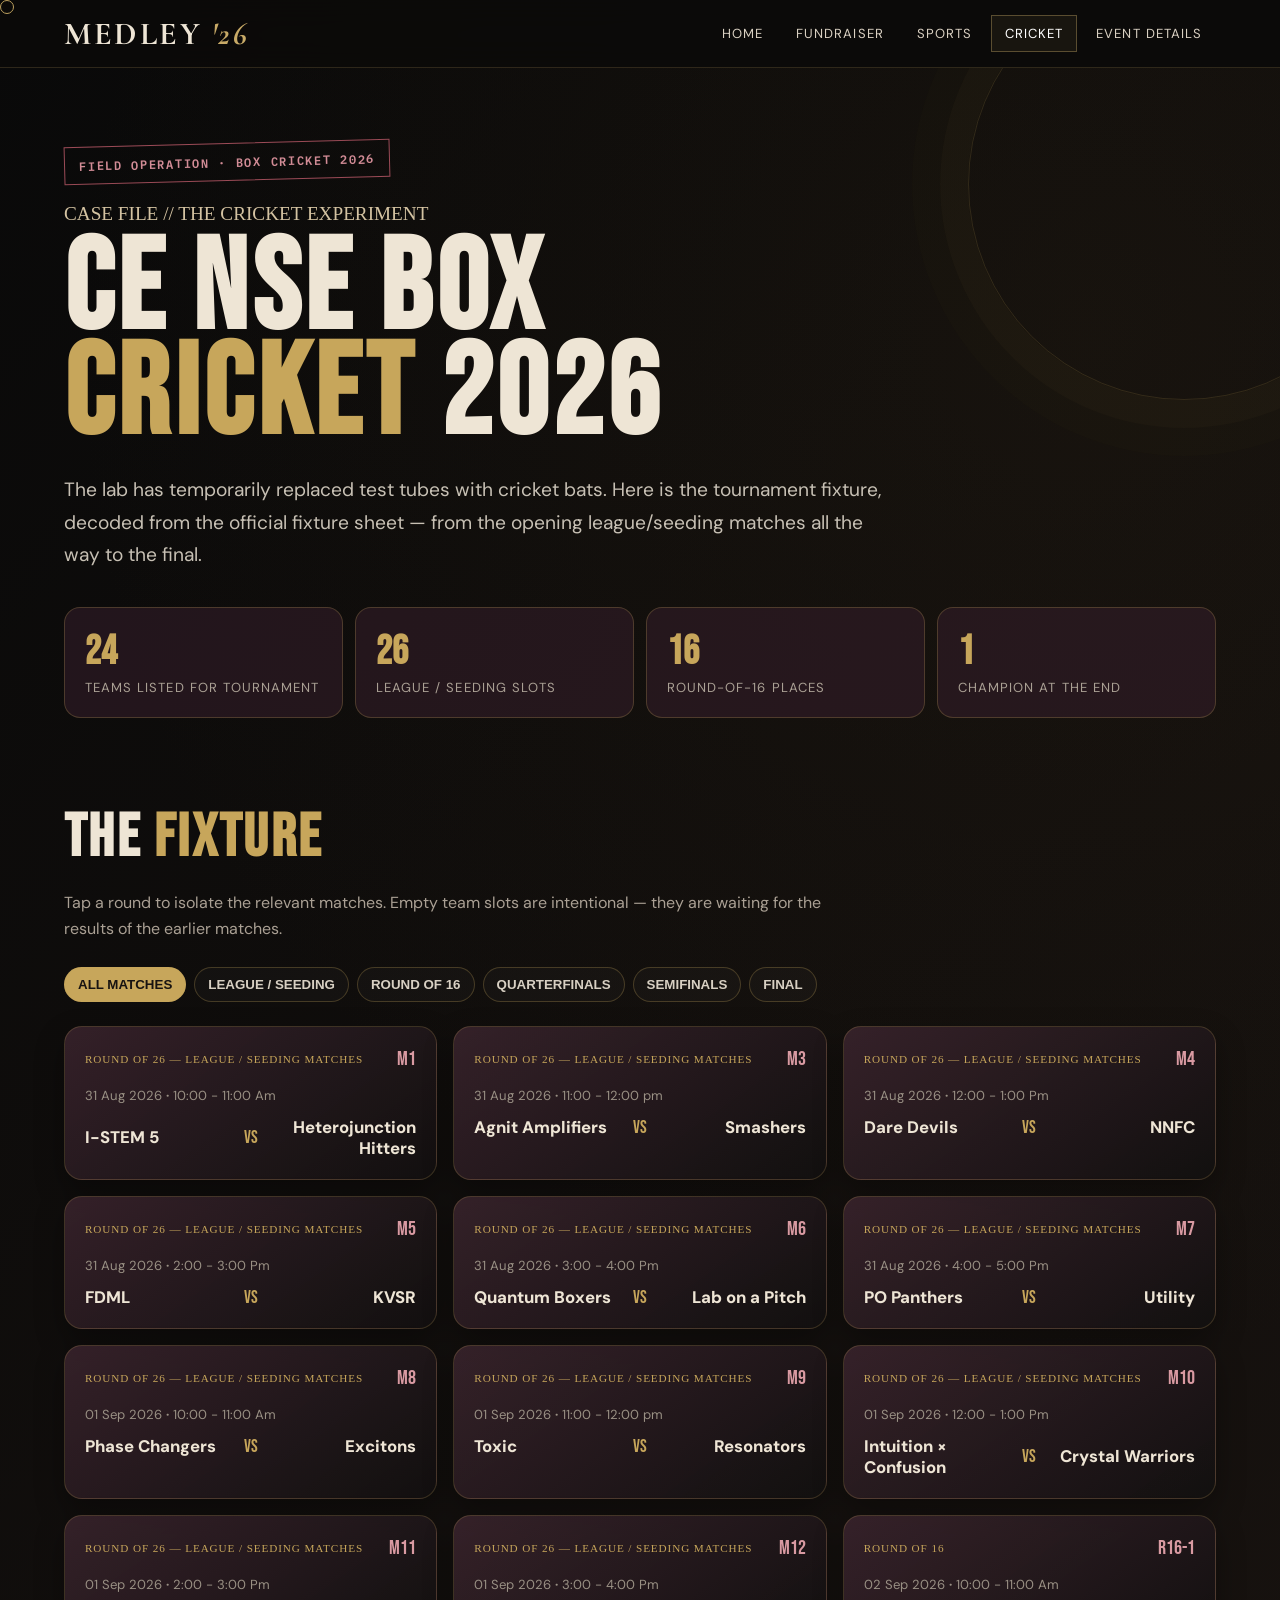
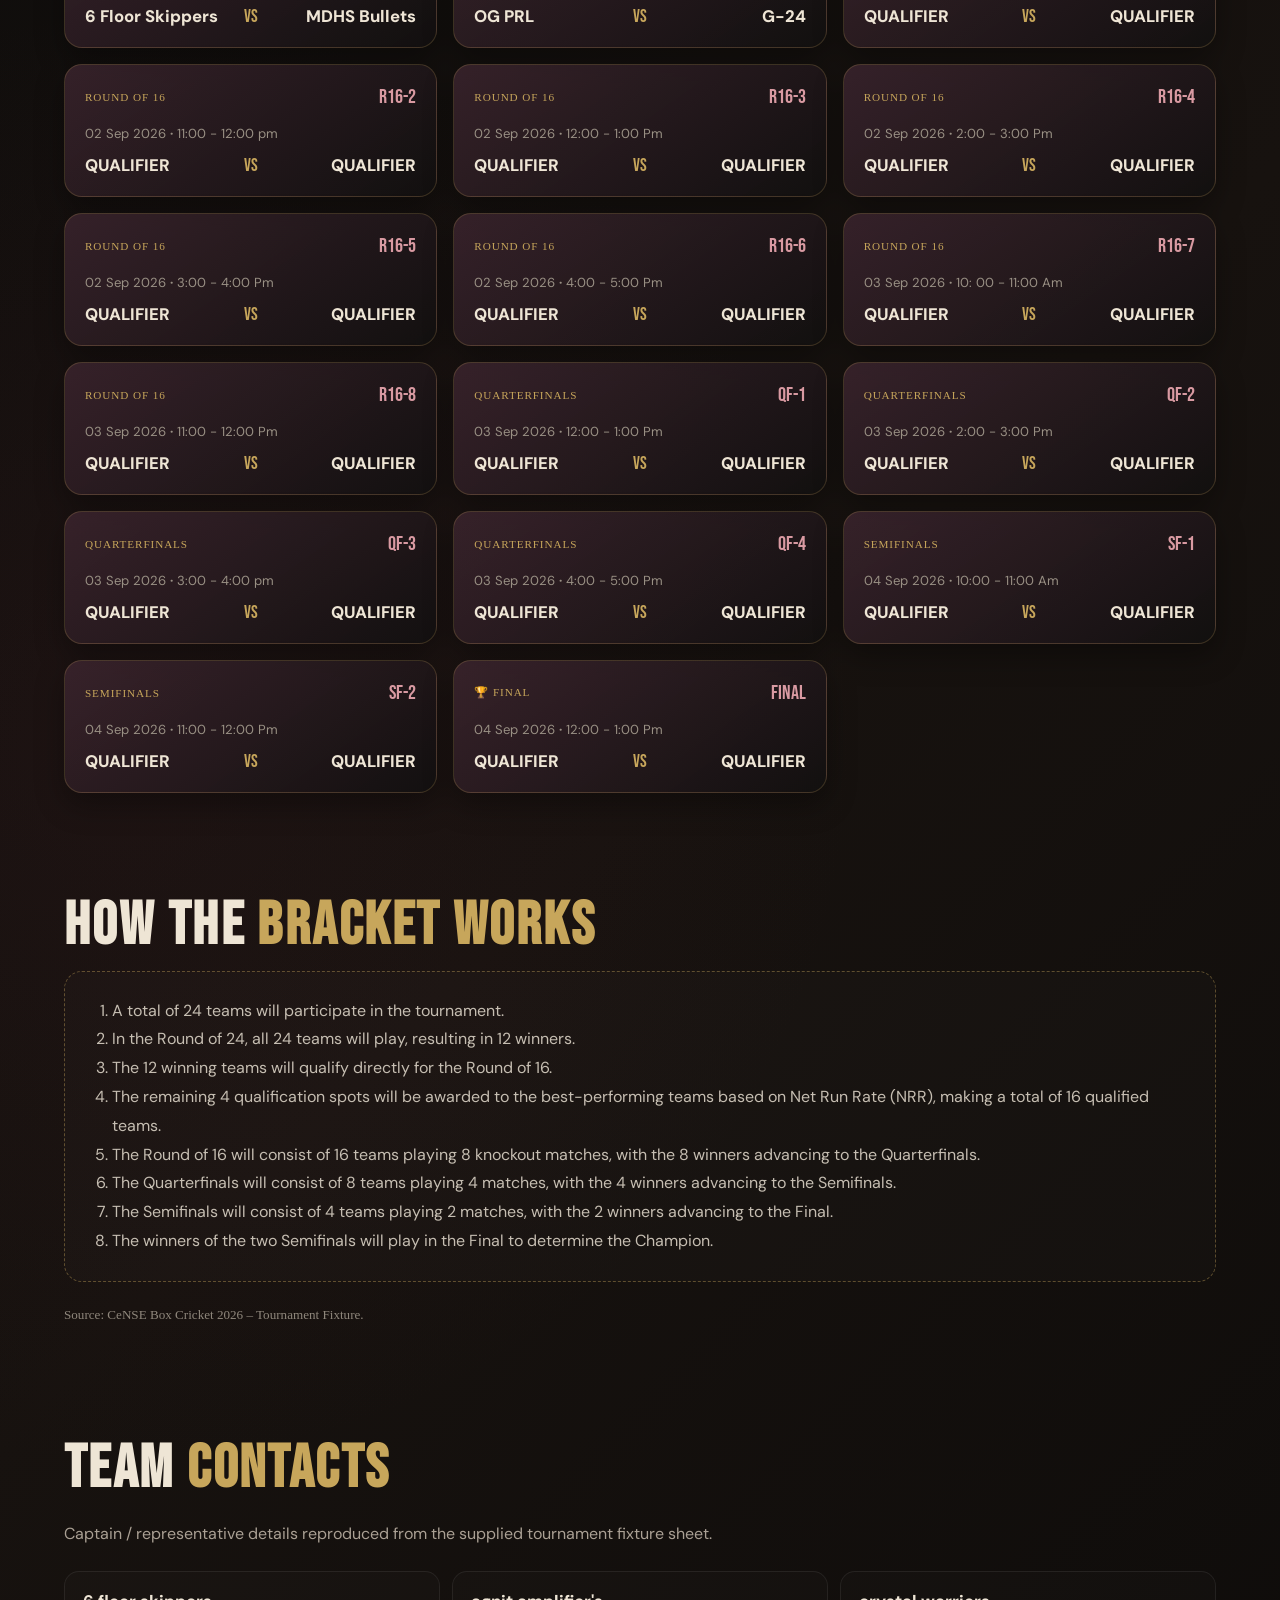
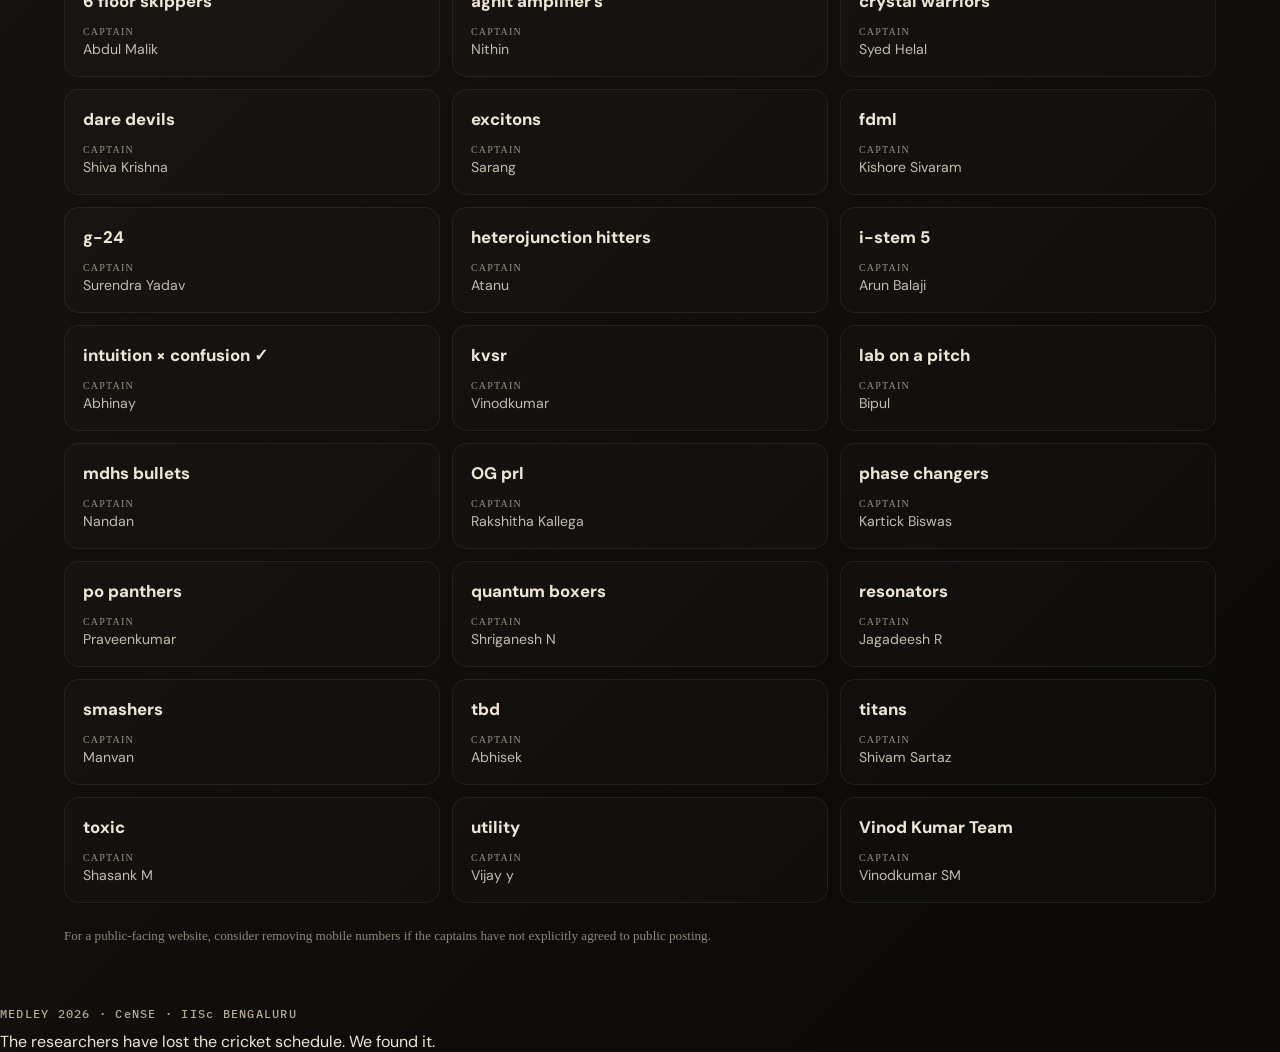
==== commit ee6d2407: "Update cricket.html" ====
--- a/cricket.html
+++ b/cricket.html
@@ -243,145 +243,145 @@
     <div class="contact-card reveal">
       <div class="team-name">6 floor skippers</div>
       <div class="captain"><span>CAPTAIN</span>Abdul Malik</div>
-      <div class="phone"><span>CONTACT</span>7907370602</div>
+    
     </div>
     
     <div class="contact-card reveal">
       <div class="team-name">agnit amplifier's</div>
       <div class="captain"><span>CAPTAIN</span>Nithin </div>
-      <div class="phone"><span>CONTACT</span>6363403423</div>
+     
     </div>
     
     <div class="contact-card reveal">
       <div class="team-name">crystal warriors</div>
       <div class="captain"><span>CAPTAIN</span>Syed Helal</div>
-      <div class="phone"><span>CONTACT</span>9566305589</div>
+      
     </div>
     
     <div class="contact-card reveal">
       <div class="team-name">dare devils</div>
       <div class="captain"><span>CAPTAIN</span>Shiva Krishna</div>
-      <div class="phone"><span>CONTACT</span>8123491958</div>
+     
     </div>
     
     <div class="contact-card reveal">
       <div class="team-name">excitons</div>
       <div class="captain"><span>CAPTAIN</span>Sarang</div>
-      <div class="phone"><span>CONTACT</span>8700953011</div>
+      
     </div>
     
     <div class="contact-card reveal">
       <div class="team-name">fdml</div>
       <div class="captain"><span>CAPTAIN</span>Kishore Sivaram </div>
-      <div class="phone"><span>CONTACT</span>8428627540</div>
+      
     </div>
     
     <div class="contact-card reveal">
       <div class="team-name">g-24</div>
       <div class="captain"><span>CAPTAIN</span>Surendra Yadav</div>
-      <div class="phone"><span>CONTACT</span>+91 9986761594</div>
+      
     </div>
     
     <div class="contact-card reveal">
       <div class="team-name">heterojunction hitters</div>
       <div class="captain"><span>CAPTAIN</span>Atanu</div>
-      <div class="phone"><span>CONTACT</span>8011089862</div>
+    
     </div>
     
     <div class="contact-card reveal">
       <div class="team-name">i-stem 5</div>
       <div class="captain"><span>CAPTAIN</span>Arun Balaji</div>
-      <div class="phone"><span>CONTACT</span>9524433951</div>
+      
     </div>
     
     <div class="contact-card reveal">
       <div class="team-name">intuition × confusion ✓</div>
       <div class="captain"><span>CAPTAIN</span>Abhinay</div>
-      <div class="phone"><span>CONTACT</span>8765688036</div>
+     
     </div>
     
     <div class="contact-card reveal">
       <div class="team-name">kvsr</div>
       <div class="captain"><span>CAPTAIN</span>Vinodkumar </div>
-      <div class="phone"><span>CONTACT</span>9742763374</div>
+      
     </div>
     
     <div class="contact-card reveal">
       <div class="team-name">lab on a pitch</div>
       <div class="captain"><span>CAPTAIN</span>Bipul</div>
-      <div class="phone"><span>CONTACT</span>7086680105</div>
+      
     </div>
     
     <div class="contact-card reveal">
       <div class="team-name">mdhs bullets</div>
       <div class="captain"><span>CAPTAIN</span>Nandan</div>
-      <div class="phone"><span>CONTACT</span>8780664194</div>
+      
     </div>
     
     <div class="contact-card reveal">
       <div class="team-name">OG prl</div>
       <div class="captain"><span>CAPTAIN</span>Rakshitha Kallega</div>
-      <div class="phone"><span>CONTACT</span>+91 95917 78052</div>
+     
     </div>
     
     <div class="contact-card reveal">
       <div class="team-name">phase changers</div>
       <div class="captain"><span>CAPTAIN</span>Kartick Biswas</div>
-      <div class="phone"><span>CONTACT</span>9564226727</div>
+      
     </div>
     
     <div class="contact-card reveal">
       <div class="team-name">po panthers</div>
       <div class="captain"><span>CAPTAIN</span>Praveenkumar </div>
-      <div class="phone"><span>CONTACT</span>8553174139</div>
+     
     </div>
     
     <div class="contact-card reveal">
       <div class="team-name">quantum boxers</div>
       <div class="captain"><span>CAPTAIN</span>Shriganesh N</div>
-      <div class="phone"><span>CONTACT</span>7760469622</div>
+     
     </div>
     
     <div class="contact-card reveal">
       <div class="team-name">resonators</div>
       <div class="captain"><span>CAPTAIN</span>Jagadeesh R</div>
-      <div class="phone"><span>CONTACT</span>9074296106</div>
+     
     </div>
     
     <div class="contact-card reveal">
       <div class="team-name">smashers</div>
       <div class="captain"><span>CAPTAIN</span>Manvan</div>
-      <div class="phone"><span>CONTACT</span>9886655904</div>
+      
     </div>
     
     <div class="contact-card reveal">
       <div class="team-name">tbd</div>
       <div class="captain"><span>CAPTAIN</span>Abhisek </div>
-      <div class="phone"><span>CONTACT</span>7978103597</div>
+      
     </div>
     
     <div class="contact-card reveal">
       <div class="team-name">titans</div>
       <div class="captain"><span>CAPTAIN</span>Shivam Sartaz</div>
-      <div class="phone"><span>CONTACT</span>9661893676</div>
+      
     </div>
     
     <div class="contact-card reveal">
       <div class="team-name">toxic</div>
       <div class="captain"><span>CAPTAIN</span>Shasank M</div>
-      <div class="phone"><span>CONTACT</span>7022052935</div>
+     
     </div>
     
     <div class="contact-card reveal">
       <div class="team-name">utility</div>
       <div class="captain"><span>CAPTAIN</span>Vijay y</div>
-      <div class="phone"><span>CONTACT</span>9036009418</div>
+
     </div>
     
     <div class="contact-card reveal">
       <div class="team-name">Vinod Kumar Team</div>
       <div class="captain"><span>CAPTAIN</span>Vinodkumar SM</div>
-      <div class="phone"><span>CONTACT</span>9742763374</div>
+  
     </div>
     </div>
 <p class="cricket-note">For a public-facing website, consider removing mobile numbers if the captains have not explicitly agreed to public posting.</p>
@@ -400,4 +400,4 @@
   });
 });
 </script>
-</body></html>+</body></html>
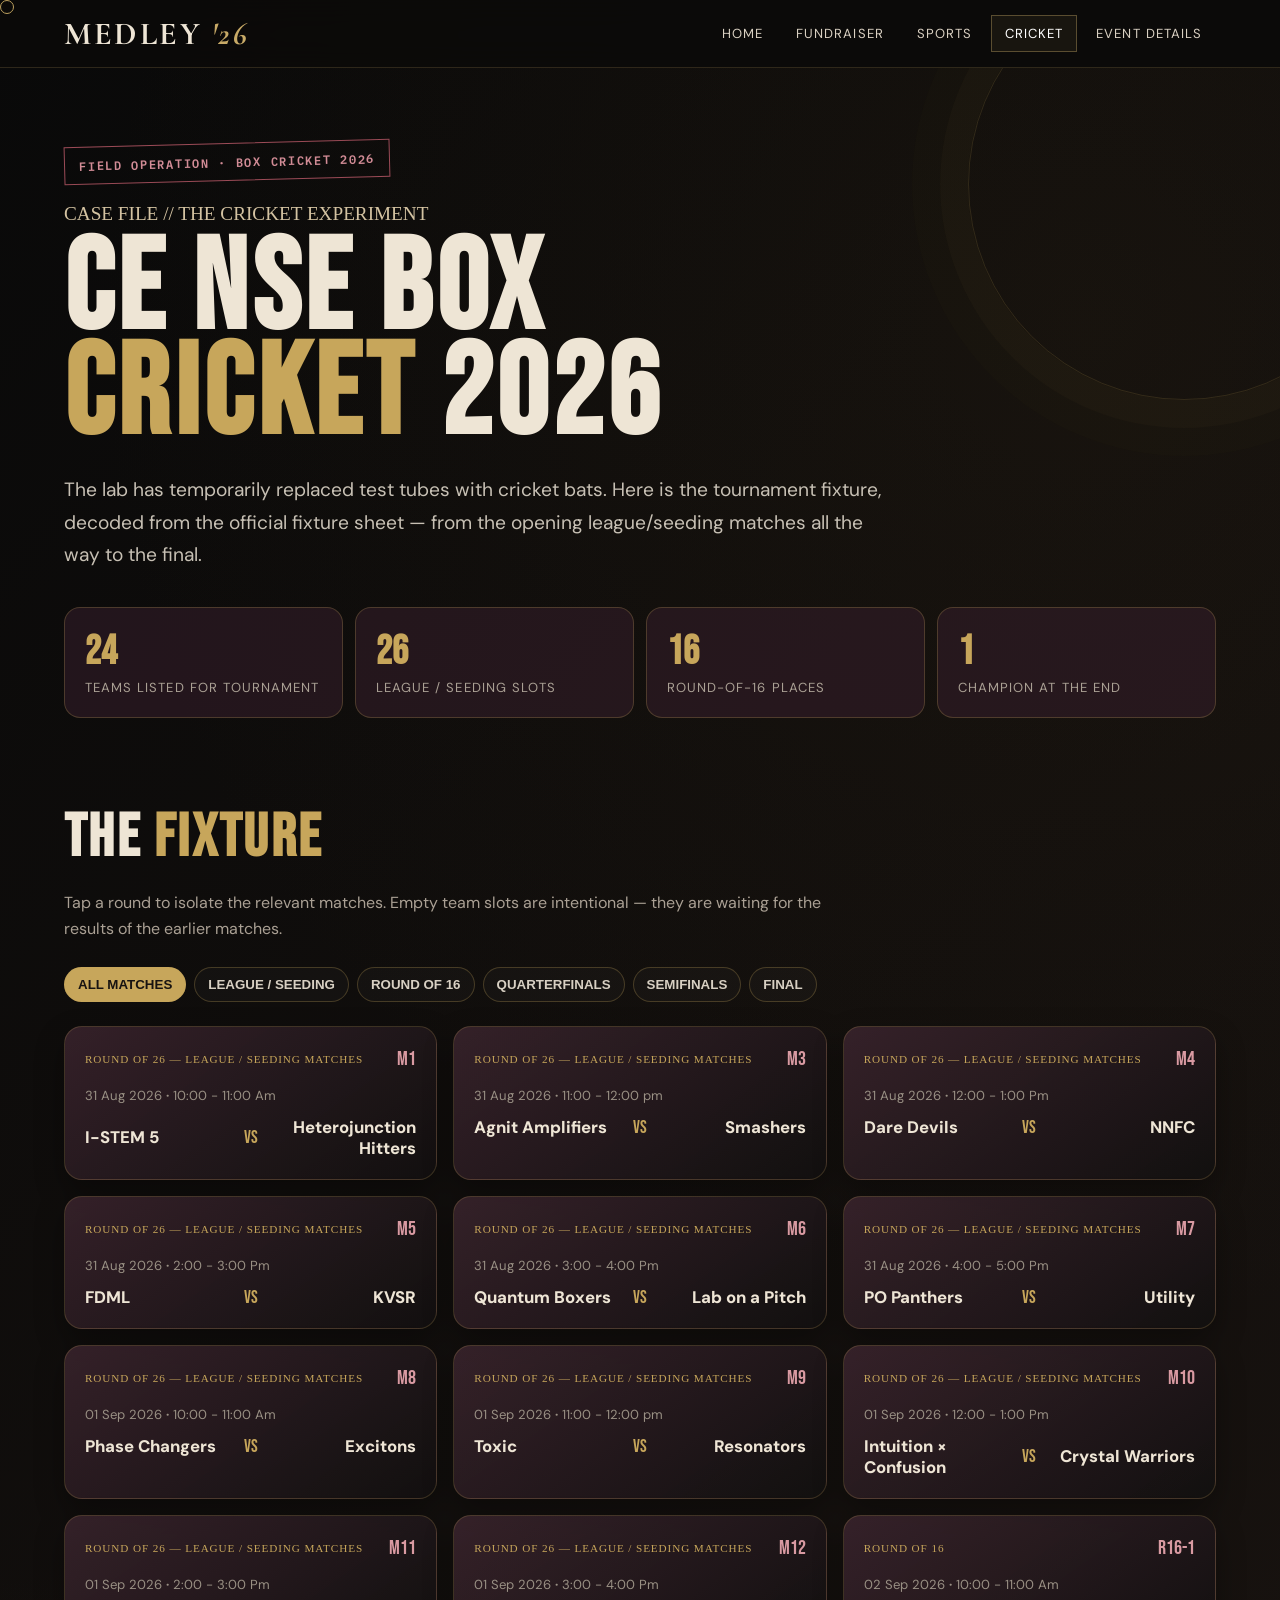
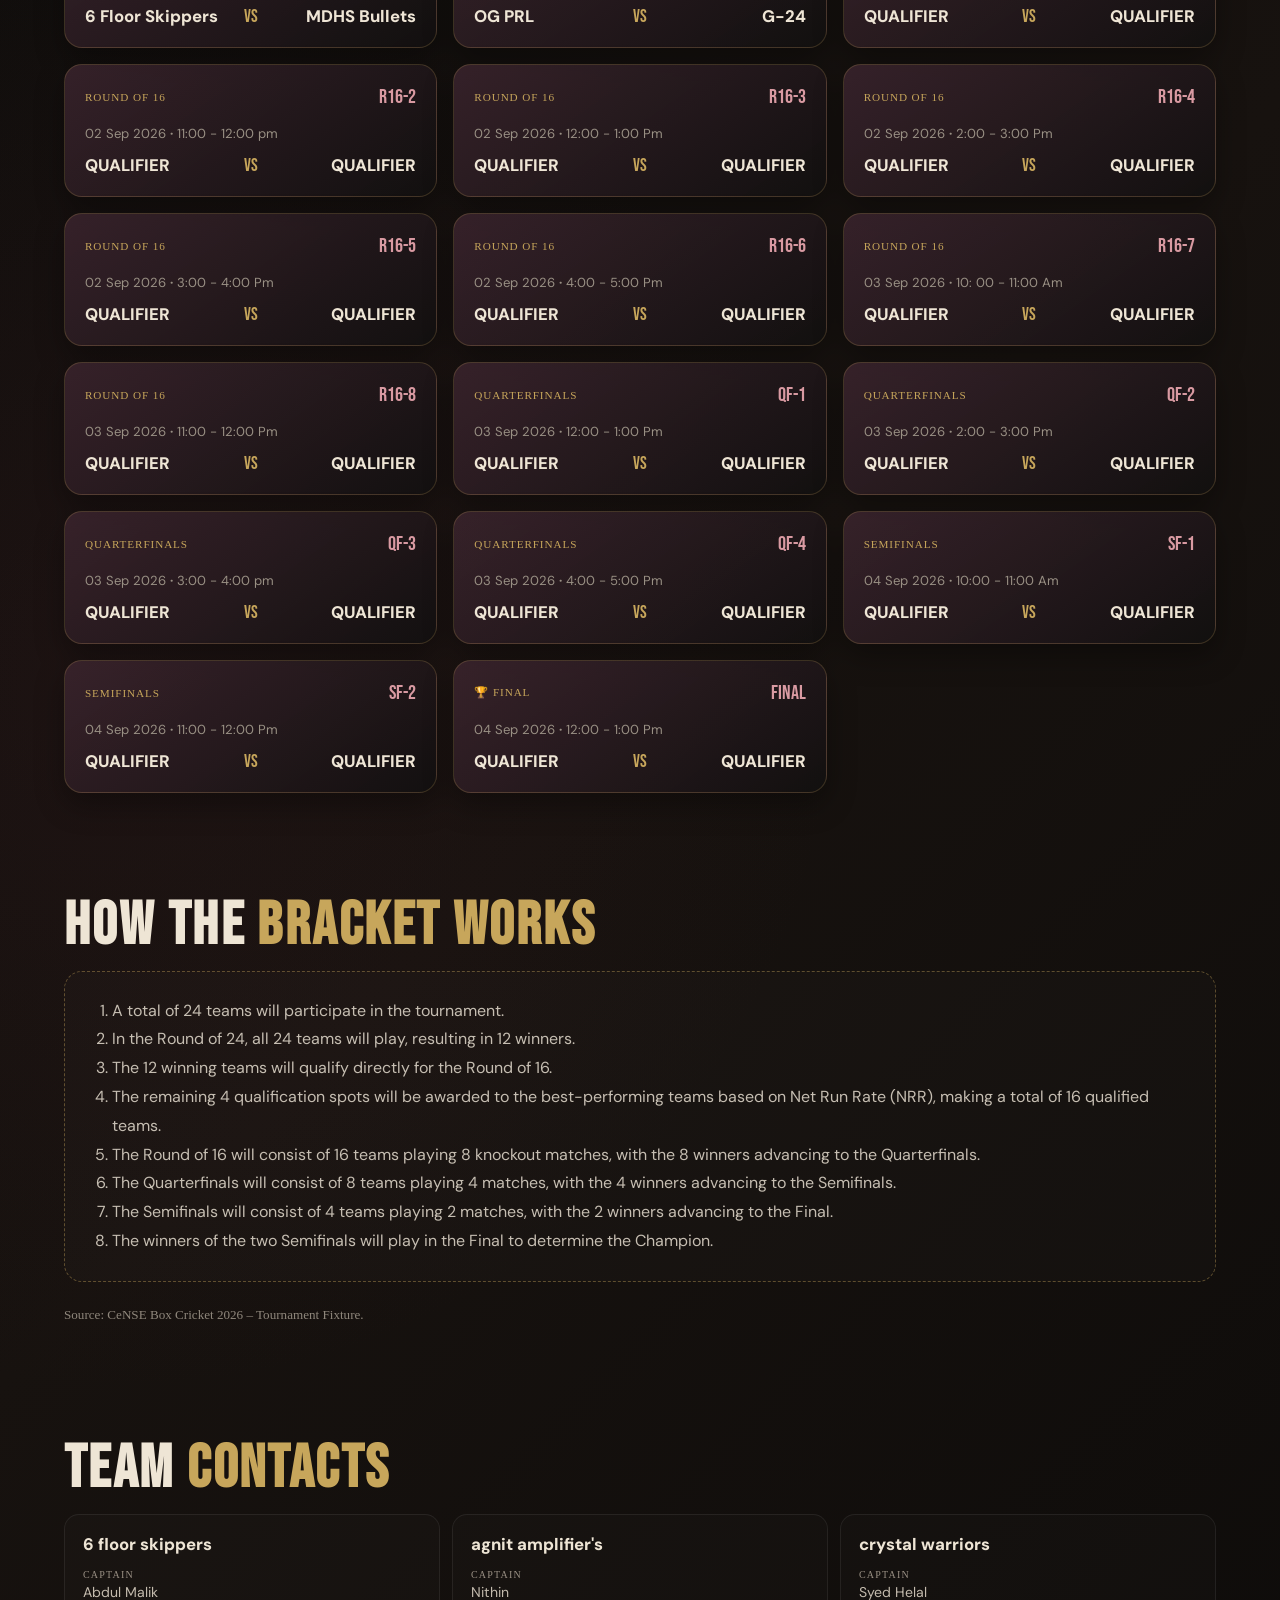
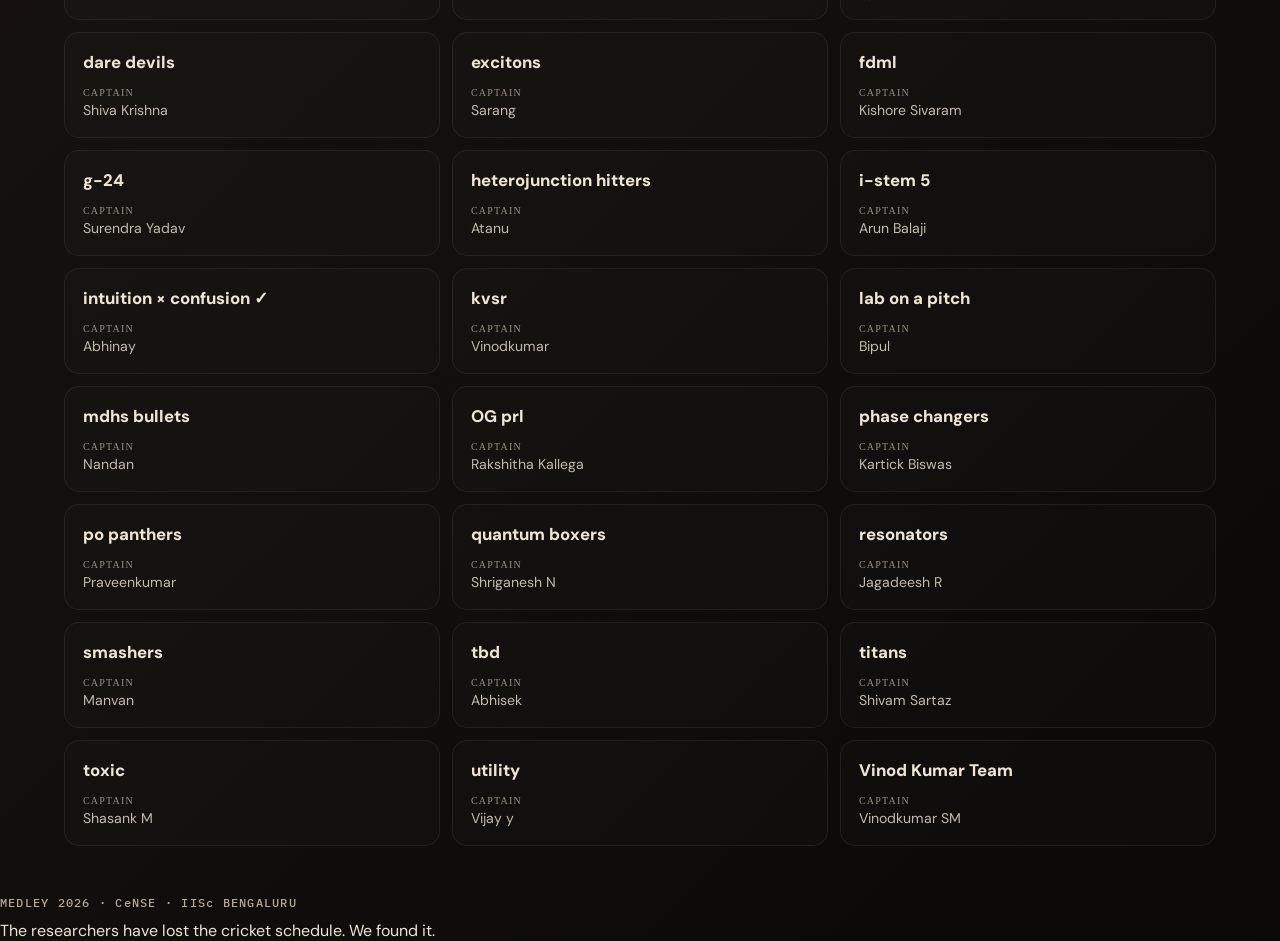
==== commit b7390b73: "Update cricket.html" ====
--- a/cricket.html
+++ b/cricket.html
@@ -238,7 +238,7 @@
 
 <section class="cricket-section"><div class="wrap">
 <h2>TEAM <em>CONTACTS</em></h2>
-<p class="section-note">Captain / representative details reproduced from the supplied tournament fixture sheet.</p>
+
 <div class="contact-grid">
     <div class="contact-card reveal">
       <div class="team-name">6 floor skippers</div>
@@ -384,7 +384,7 @@
   
     </div>
     </div>
-<p class="cricket-note">For a public-facing website, consider removing mobile numbers if the captains have not explicitly agreed to public posting.</p>
+
 </div></section>
 </main>
 <footer><div class="mono">MEDLEY 2026 · CeNSE · IISc BENGALURU</div><div style="margin-top:10px">The researchers have lost the cricket schedule. We found it.</div></footer>
